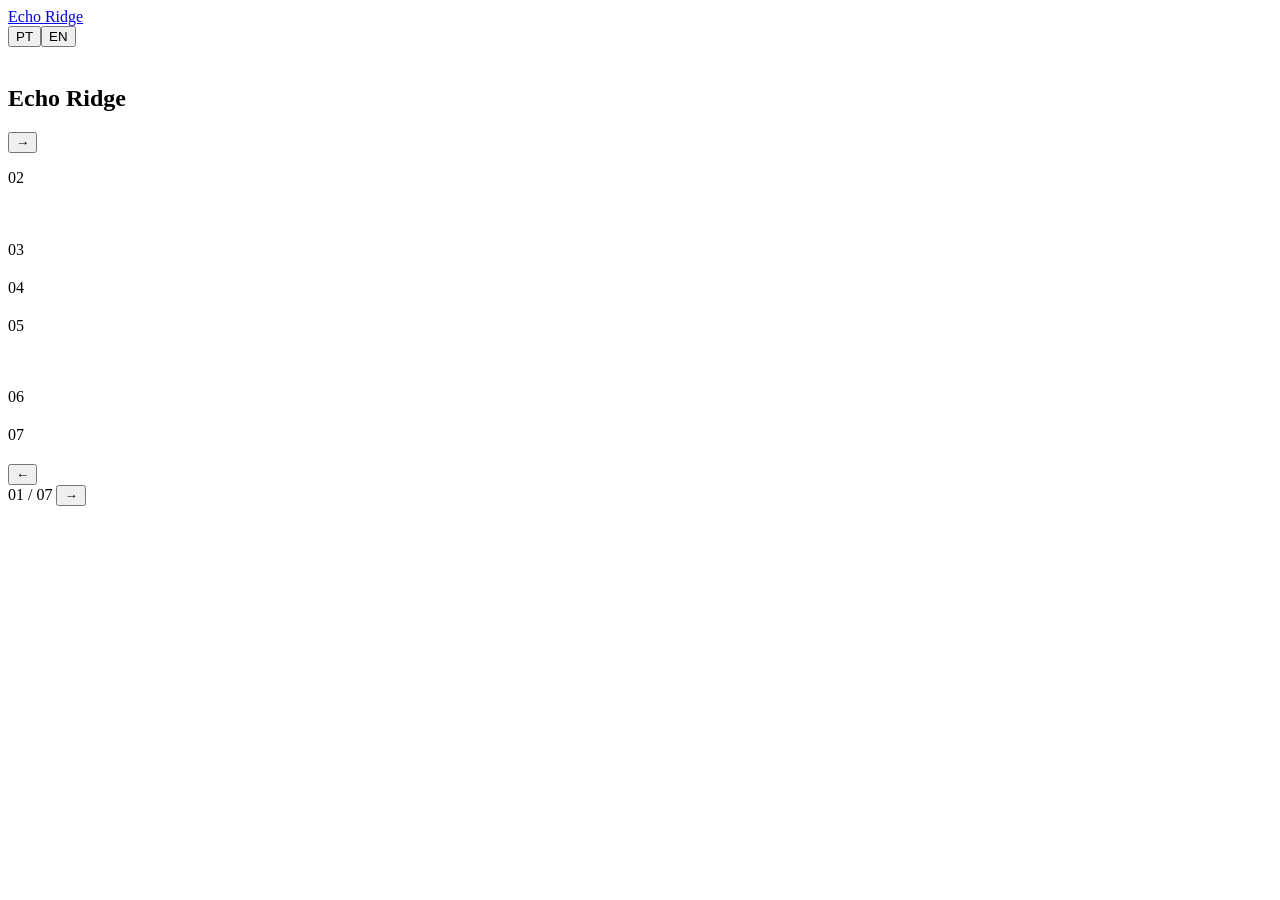
==== echo-ridge/index.html @ da057235 "Echo Ridge: raiz do site" ====
<!doctype html>
<html lang="pt-BR">
<head>
<meta charset="utf-8">
<meta name="viewport" content="width=device-width, initial-scale=1, viewport-fit=cover">
<title>Echo Ridge · Lowen Lake</title>
<meta name="description" content="Echo Ridge, as montanhas do norte de Lowen Lake: mapa interativo, curiosidades, cartões postais e fauna.">
<link rel="icon" href="img/marca/emblema.png">
<link rel="preconnect" href="https://fonts.googleapis.com">
<link rel="preconnect" href="https://fonts.gstatic.com" crossorigin>
<link href="https://fonts.googleapis.com/css2?family=Fraunces:ital,opsz,wght@0,9..144,400;0,9..144,600;0,9..144,800;1,9..144,400&family=Source+Sans+3:wght@400;600;700&family=Caveat:wght@500;700&display=swap" rel="stylesheet">
<link rel="stylesheet" href="css/estilo.css?v=3">
</head>
<body>

<header class="topo">
  <a class="marca" href="#inicio" data-ir="0">
    <img class="marca-logo" src="img/marca/emblema.png" alt="" onerror="this.style.display='none'">
    <span class="marca-nome">Echo Ridge</span>
  </a>
  <nav class="menu" id="menu" aria-label="Seções"></nav>
  <div class="idioma" role="group" aria-label="Idioma / Language">
    <button data-idioma="pt">PT</button><button data-idioma="en">EN</button>
  </div>
</header>

<main class="palco">
  <div class="trilho" id="trilho">

    <!-- 1 · INÍCIO -->
    <section class="painel p-inicio" id="inicio" data-nome="inicio">
      <div class="fundo"><img data-src="inicio.imagem" alt=""></div>
      <div class="inicio-conteudo">
        <p class="sobretitulo" data-t="marca.regiao"></p>
        <h1 class="eco-titulo" data-eco="Echo Ridge">Echo Ridge</h1>
        <p class="lema" data-t="marca.lema"></p>
        <p class="inicio-texto" data-t="inicio.texto"></p>
        <div class="fatos" id="fatos"></div>
        <button class="botao" data-ir="1"><span data-ui="explorar"></span> →</button>
      </div>
      <div class="dica-rolar"><span data-ui="dica"></span></div>
    </section>

    <!-- 2 · MAPA -->
    <section class="painel p-mapa" id="mapa" data-nome="mapa">
      <div class="painel-cabeca"><p class="numero">02</p><h2 data-ui="mapa"></h2><p class="painel-sub" data-ui="mapaSub"></p></div>
      <div class="mapa-area">
        <div class="mapa-moldura" id="mapaMoldura">
          <img class="mapa-img" data-src="mapa.imagem" alt="">
          <div class="mapa-pinos" id="mapaPinos"></div>
        </div>
        <aside class="mapa-cartao" id="mapaCartao" aria-live="polite"></aside>
      </div>
    </section>

    <!-- 3 · CURIOSIDADES -->
    <section class="painel p-curiosidades" id="curiosidades" data-nome="curiosidades">
      <div class="painel-cabeca"><p class="numero">03</p><h2 data-ui="curiosidades"></h2><p class="painel-sub" data-ui="curiosidadesSub"></p></div>
      <div class="faixa rola-x" id="faixaCuriosidades"></div>
    </section>

    <!-- 4 · POSTAIS -->
    <section class="painel p-postais" id="postais" data-nome="postais">
      <div class="painel-cabeca"><p class="numero">04</p><h2 data-ui="postais"></h2><p class="painel-sub" data-ui="postaisSub"></p></div>
      <div class="faixa rola-x" id="faixaPostais"></div>
    </section>

    <!-- 5 · FAUNA -->
    <section class="painel p-fauna" id="fauna" data-nome="fauna">
      <div class="painel-cabeca"><p class="numero">05</p><h2 data-ui="fauna"></h2><p class="painel-sub" data-ui="faunaSub"></p></div>
      <div class="fauna-area">
        <div class="abas" id="abasFauna" role="tablist"></div>
        <div class="fauna-lista">
          <p class="fauna-aviso" id="faunaAviso" hidden></p>
          <div class="faixa rola-x" id="faixaFauna"></div>
        </div>
      </div>
    </section>

    <!-- 6 · VISITE -->
    <section class="painel p-visite" id="visite" data-nome="visite">
      <div class="fundo escuro"><img data-src="visite.imagem" alt=""></div>
      <div class="painel-cabeca"><p class="numero">06</p><h2 data-ui="visite"></h2><p class="painel-sub" data-ui="visiteSub"></p></div>
      <div class="blocos" id="blocosVisite"></div>
    </section>

    <!-- 7 · CRÉDITOS -->
    <section class="painel p-creditos" id="creditos" data-nome="creditos">
      <div class="painel-cabeca"><p class="numero">07</p><h2 data-ui="creditos"></h2></div>
      <div class="creditos-area rola-y" id="creditosArea"></div>
    </section>

  </div>
</main>

<footer class="controles">
  <button class="seta" id="anterior" aria-label="Anterior">←</button>
  <div class="progresso"><div class="progresso-barra" id="barra"></div></div>
  <span class="contador" id="contador">01 / 07</span>
  <button class="seta" id="proximo" aria-label="Próximo">→</button>
</footer>

<div class="lightbox" id="lightbox" hidden>
  <button class="lightbox-fechar" aria-label="Fechar">×</button>
  <figure><img id="lightboxImg" alt=""><figcaption id="lightboxLegenda"></figcaption></figure>
</div>

<script src="js/dados.js?v=3"></script>
<script src="js/creditos-sons.js?v=3"></script>
<script src="js/app.js?v=3"></script>
</body>
</html>
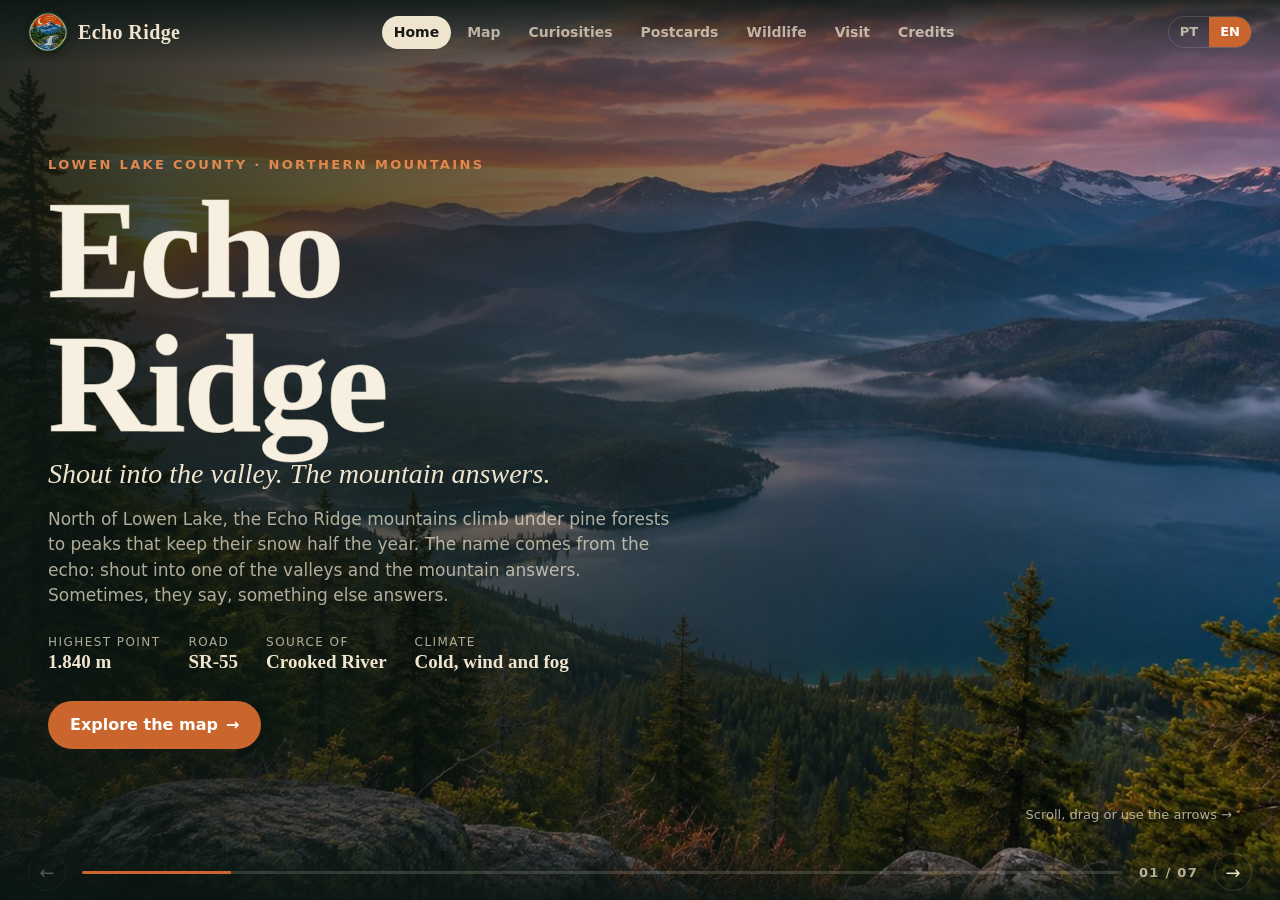
==== commit 57beea01: "Echo Ridge: zoom no mapa e foto do cartao" ====
--- a/echo-ridge/index.html
+++ b/echo-ridge/index.html
@@ -9,7 +9,7 @@
 <link rel="preconnect" href="https://fonts.googleapis.com">
 <link rel="preconnect" href="https://fonts.gstatic.com" crossorigin>
 <link href="https://fonts.googleapis.com/css2?family=Fraunces:ital,opsz,wght@0,9..144,400;0,9..144,600;0,9..144,800;1,9..144,400&family=Source+Sans+3:wght@400;600;700&family=Caveat:wght@500;700&display=swap" rel="stylesheet">
-<link rel="stylesheet" href="css/estilo.css?v=3">
+<link rel="stylesheet" href="css/estilo.css?v=4">
 </head>
 <body>
 
@@ -46,8 +46,16 @@
       <div class="painel-cabeca"><p class="numero">02</p><h2 data-ui="mapa"></h2><p class="painel-sub" data-ui="mapaSub"></p></div>
       <div class="mapa-area">
         <div class="mapa-moldura" id="mapaMoldura">
-          <img class="mapa-img" data-src="mapa.imagem" alt="">
-          <div class="mapa-pinos" id="mapaPinos"></div>
+          <div class="mapa-zoom" id="mapaZoom">
+            <img class="mapa-img" data-src="mapa.imagem" alt="" draggable="false">
+            <div class="mapa-pinos" id="mapaPinos"></div>
+          </div>
+          <div class="mapa-controles">
+            <button id="zoomMais" aria-label="Ampliar">+</button>
+            <button id="zoomMenos" aria-label="Reduzir">−</button>
+            <button id="zoomReset" aria-label="Ver mapa inteiro">⤢</button>
+          </div>
+          <p class="mapa-dica" data-ui="dicaZoom"></p>
         </div>
         <aside class="mapa-cartao" id="mapaCartao" aria-live="polite"></aside>
       </div>
@@ -105,8 +113,8 @@
   <figure><img id="lightboxImg" alt=""><figcaption id="lightboxLegenda"></figcaption></figure>
 </div>
 
-<script src="js/dados.js?v=3"></script>
-<script src="js/creditos-sons.js?v=3"></script>
-<script src="js/app.js?v=3"></script>
+<script src="js/dados.js?v=4"></script>
+<script src="js/creditos-sons.js?v=4"></script>
+<script src="js/app.js?v=4"></script>
 </body>
 </html>
--- a/echo-ridge/css/estilo.css
+++ b/echo-ridge/css/estilo.css
@@ -0,0 +1,363 @@
+/* ECHO RIDGE · estilo de guia de parque nacional */
+:root {
+  --pinho: #142a24;
+  --pinho-2: #1d3a31;
+  --pinho-3: #2b5245;
+  --creme: #efe5cf;
+  --papel: #f7f0e1;
+  --papel-2: #e9dcc0;
+  --ferrugem: #c9652d;
+  --ferrugem-2: #e08850;
+  --lago: #3d7491;
+  --tinta: #1a1915;
+  --nevoa: rgba(239, 229, 207, .72);
+  --linha: rgba(239, 229, 207, .16);
+  --topo-h: 64px;
+  --base-h: 56px;
+  --display: "Fraunces", Georgia, serif;
+  --corpo: "Source Sans 3", "Segoe UI", system-ui, sans-serif;
+  --mao: "Caveat", "Segoe Print", cursive;
+  --raio: 14px;
+  --sombra: 0 18px 40px rgba(0, 0, 0, .35);
+}
+
+* { box-sizing: border-box; margin: 0; padding: 0; }
+html, body { height: 100%; }
+body {
+  background: var(--pinho);
+  color: var(--creme);
+  font-family: var(--corpo);
+  font-size: 16px;
+  line-height: 1.5;
+  overflow: hidden;           /* sem rolagem da página: navegação é horizontal */
+  overscroll-behavior: none;
+  -webkit-font-smoothing: antialiased;
+}
+button { font: inherit; color: inherit; background: none; border: 0; cursor: pointer; }
+img { display: block; max-width: 100%; }
+:focus-visible { outline: 2px solid var(--ferrugem-2); outline-offset: 3px; }
+
+/* ---------- imagem que falta (fácil de ver o que trocar) ---------- */
+.sem-imagem {
+  background: repeating-linear-gradient(135deg, var(--pinho-2) 0 14px, var(--pinho-3) 14px 28px) !important;
+  position: relative;
+}
+.sem-imagem::after {
+  content: attr(data-arquivo);
+  position: absolute; inset: auto 8px 8px 8px;
+  font: 600 11px/1.3 var(--corpo); color: var(--creme);
+  background: rgba(0, 0, 0, .5); padding: 4px 6px; border-radius: 4px;
+  word-break: break-all;
+}
+.sem-imagem > img { opacity: 0; }
+
+/* ---------- topo ---------- */
+.topo {
+  position: fixed; inset: 0 0 auto 0; height: var(--topo-h); z-index: 20;
+  display: flex; align-items: center; gap: 24px; padding: 0 28px;
+  background: linear-gradient(to bottom, rgba(10, 22, 18, .85), rgba(10, 22, 18, 0));
+}
+.marca { display: flex; align-items: center; gap: 10px; text-decoration: none; color: var(--creme); flex-shrink: 0; }
+.marca-logo { width: 40px; height: 40px; object-fit: contain; filter: drop-shadow(0 2px 4px rgba(0,0,0,.4)); }
+.marca-nome { font: 800 20px var(--display); letter-spacing: .02em; }
+.menu { display: flex; gap: 4px; margin: 0 auto; overflow-x: auto; scrollbar-width: none; }
+.menu::-webkit-scrollbar { display: none; }
+.menu button {
+  padding: 6px 12px; border-radius: 999px; font-size: 14px; font-weight: 600;
+  color: var(--nevoa); white-space: nowrap; transition: background .2s, color .2s;
+}
+.menu button:hover { color: var(--creme); background: rgba(255, 255, 255, .08); }
+.menu button.ativo { color: var(--tinta); background: var(--creme); }
+.idioma { display: flex; border: 1px solid var(--linha); border-radius: 999px; overflow: hidden; flex-shrink: 0; }
+.idioma button { padding: 5px 11px; font-size: 13px; font-weight: 700; color: var(--nevoa); }
+.idioma button.ativo { background: var(--ferrugem); color: #fff; }
+
+/* ---------- trilho horizontal ---------- */
+.palco { position: fixed; inset: 0; overflow: hidden; overflow: clip; } /* clip: o navegador não pode rolar sozinho (âncoras, foco) */
+.trilho {
+  display: flex; height: 100%;
+  transition: transform .9s cubic-bezier(.77, 0, .18, 1);
+  will-change: transform;
+}
+.painel {
+  position: relative; flex: 0 0 100vw; width: 100vw; height: 100%;
+  padding: calc(var(--topo-h) + 12px) 48px calc(var(--base-h) + 16px);
+  display: flex; flex-direction: column; overflow: hidden;
+}
+.painel:nth-child(even) { background: var(--pinho-2); }
+.fundo { position: absolute; inset: 0; z-index: 0; }
+.fundo img { width: 100%; height: 100%; object-fit: cover; }
+.fundo::after { content: ""; position: absolute; inset: 0; background: linear-gradient(90deg, rgba(10, 22, 18, .88) 0%, rgba(10, 22, 18, .45) 55%, rgba(10, 22, 18, .1) 100%); }
+.fundo.escuro::after { background: rgba(10, 22, 18, .8); }
+.painel > *:not(.fundo) { position: relative; z-index: 1; }
+
+.painel-cabeca { display: flex; align-items: baseline; gap: 14px; flex-wrap: wrap; margin-bottom: 18px; }
+.numero { font: 600 14px var(--corpo); color: var(--ferrugem-2); letter-spacing: .1em; }
+.painel-cabeca h2 { font: 800 clamp(30px, 4vw, 48px)/1 var(--display); }
+.painel-sub { color: var(--nevoa); font-size: 15px; flex-basis: 100%; max-width: 70ch; }
+.rola-y { overflow-y: auto; scrollbar-width: thin; scrollbar-color: var(--pinho-3) transparent; }
+
+/* ---------- 1 · início ---------- */
+.p-inicio { justify-content: center; }
+.inicio-conteudo { max-width: 640px; }
+.sobretitulo { text-transform: uppercase; letter-spacing: .18em; font-size: 13px; font-weight: 700; color: var(--ferrugem-2); }
+.eco-titulo {
+  position: relative; font: 800 clamp(64px, 11vw, 150px)/.95 var(--display);
+  letter-spacing: -.02em; margin: 8px 0 6px; color: var(--papel);
+}
+.eco-titulo::before, .eco-titulo::after {
+  content: attr(data-eco); position: absolute; left: 0; top: 0; pointer-events: none;
+  color: transparent; -webkit-text-stroke: 1px rgba(239, 229, 207, .35);
+  animation: eco 4.5s ease-out infinite;
+}
+.eco-titulo::after { animation-delay: 1.5s; }
+@keyframes eco {
+  0% { transform: translate(0, 0) scale(1); opacity: .9; }
+  100% { transform: translate(22px, -6px) scale(1.05); opacity: 0; }
+}
+@media (prefers-reduced-motion: reduce) { .eco-titulo::before, .eco-titulo::after { animation: none; opacity: 0; } .trilho { transition: none; } }
+.lema { font: italic 400 clamp(20px, 2.2vw, 28px)/1.3 var(--display); color: var(--creme); margin-bottom: 14px; }
+.inicio-texto { color: var(--nevoa); font-size: 17px; max-width: 58ch; }
+.fatos { display: flex; flex-wrap: wrap; gap: 10px 28px; margin: 24px 0 28px; }
+.fato dt { font-size: 12px; text-transform: uppercase; letter-spacing: .12em; color: var(--nevoa); }
+.fato dd { font: 600 19px var(--display); }
+.botao {
+  display: inline-flex; align-items: center; gap: 8px; padding: 12px 22px; border-radius: 999px;
+  background: var(--ferrugem); color: #fff; font-weight: 700; transition: transform .2s, background .2s;
+}
+.botao:hover { background: var(--ferrugem-2); transform: translateX(4px); }
+.dica-rolar { position: absolute !important; right: 48px; bottom: calc(var(--base-h) + 20px); font-size: 13px; color: var(--nevoa); }
+
+/* ---------- 2 · mapa ---------- */
+.mapa-area { flex: 1; min-height: 0; display: flex; gap: 24px; align-items: stretch; }
+.mapa-moldura {
+  position: relative; flex: 1; min-width: 0; align-self: center;
+  aspect-ratio: 3 / 2; max-height: 100%; margin: 0 auto;
+  border-radius: var(--raio); overflow: hidden; box-shadow: var(--sombra);
+  border: 6px solid var(--papel-2);
+}
+.mapa-img { width: 100%; height: 100%; object-fit: cover; }
+.mapa-pinos { position: absolute; inset: 0; }
+.pino {
+  position: absolute; width: clamp(30px, 3.3vw, 48px); aspect-ratio: 1; transform: translate(-50%, -50%);
+  border-radius: 50%; transition: transform .2s; filter: drop-shadow(0 4px 6px rgba(0,0,0,.45));
+}
+.pino img { width: 100%; height: 100%; object-fit: contain; }
+.pino.sem-icone { background: var(--ferrugem); border: 3px solid var(--papel); }
+.pino:hover, .pino.ativo { transform: translate(-50%, -50%) scale(1.25); z-index: 2; }
+.pino.ativo::before {
+  content: ""; position: absolute; inset: -8px; border-radius: 50%; border: 2px solid var(--papel);
+  animation: pulso 1.6s ease-out infinite;
+}
+@keyframes pulso { from { transform: scale(.8); opacity: 1; } to { transform: scale(1.5); opacity: 0; } }
+.pino-rotulo {
+  position: absolute; left: 50%; top: 100%; transform: translate(-50%, 4px);
+  white-space: nowrap; font-size: 12px; font-weight: 700; color: var(--tinta);
+  background: var(--papel); padding: 2px 8px; border-radius: 999px; opacity: 0; pointer-events: none; transition: opacity .2s;
+}
+.pino:hover .pino-rotulo, .pino.ativo .pino-rotulo { opacity: 1; }
+.mapa-cartao {
+  width: 340px; flex-shrink: 0; align-self: center; max-height: 100%;
+  background: var(--papel); color: var(--tinta); border-radius: var(--raio); overflow: hidden;
+  box-shadow: var(--sombra); display: flex; flex-direction: column;
+}
+.mapa-cartao .foto { aspect-ratio: 3 / 2; flex-shrink: 1; min-height: 90px; overflow: hidden; }
+.mapa-cartao .foto img { width: 100%; height: 100%; object-fit: cover; }
+.mapa-cartao .corpo { padding: 16px 20px 20px; overflow-y: auto; }
+.mapa-cartao .tipo { font-size: 12px; text-transform: uppercase; letter-spacing: .12em; color: var(--ferrugem); font-weight: 700; }
+.mapa-cartao h3 { font: 800 24px/1.15 var(--display); margin: 4px 0 8px; }
+.mapa-cartao p { font-size: 15px; color: #3b382f; }
+.mapa-lista { list-style: none; padding: 16px 20px 20px; overflow-y: auto; }
+.mapa-lista h3 { font: 800 22px var(--display); margin-bottom: 4px; }
+.mapa-lista > p { font-size: 14px; color: #5a564a; margin-bottom: 10px; }
+.mapa-lista button { display: flex; align-items: center; gap: 10px; width: 100%; padding: 6px 4px; border-radius: 8px; text-align: left; color: var(--tinta); font-weight: 600; font-size: 14px; }
+.mapa-lista button:hover { background: var(--papel-2); }
+.mapa-lista img, .mapa-lista .bola { width: 26px; height: 26px; object-fit: contain; flex-shrink: 0; }
+.mapa-lista .bola { border-radius: 50%; background: var(--ferrugem); }
+.cartao-acoes { display: flex; gap: 8px; margin-top: 14px; }
+.cartao-acoes button { font-size: 13px; font-weight: 700; padding: 6px 12px; border-radius: 999px; border: 1px solid #cbbd9c; color: var(--tinta); }
+.cartao-acoes button:hover { background: var(--papel-2); }
+
+/* ---------- faixas horizontais (curiosidades, postais, fauna) ---------- */
+.faixa {
+  display: flex; gap: 22px; flex: 1; min-height: 0; align-items: center;
+  overflow-x: auto; overflow-y: hidden; scroll-snap-type: x proximity; scroll-behavior: smooth;
+  padding: 10px 4px 18px; margin: 0 -4px;
+  scrollbar-width: thin; scrollbar-color: var(--ferrugem) transparent;
+}
+.faixa::-webkit-scrollbar { height: 6px; }
+.faixa::-webkit-scrollbar-thumb { background: var(--ferrugem); border-radius: 3px; }
+.faixa > * { scroll-snap-align: start; flex-shrink: 0; }
+
+/* curiosidades */
+.curio {
+  width: clamp(260px, 24vw, 330px); max-height: 100%;
+  background: var(--papel); color: var(--tinta); border-radius: var(--raio); overflow: hidden;
+  display: flex; flex-direction: column; box-shadow: var(--sombra);
+  transition: transform .3s;
+}
+.curio:hover { transform: translateY(-6px) rotate(-.5deg); }
+.curio .foto { flex: 0 1 auto; aspect-ratio: 4 / 3; min-height: 80px; overflow: hidden; }
+.curio .foto img { width: 100%; height: 100%; object-fit: cover; }
+.curio .corpo { padding: 14px 18px 18px; flex: 0 1 auto; overflow: hidden; }
+.curio .num { font: 800 34px/1 var(--display); color: var(--ferrugem); }
+.curio h3 { font: 800 20px/1.2 var(--display); margin: 2px 0 6px; }
+.curio p { font-size: 14.5px; color: #3b382f; }
+
+/* postais (frente e verso) */
+.postal { width: max(300px, min(60vw, calc((100dvh - 230px) * 1.5))); aspect-ratio: 3 / 2; max-height: 100%; perspective: 1600px; cursor: pointer; }
+.postal-giro { position: relative; width: 100%; height: 100%; transition: transform .8s cubic-bezier(.4, .2, .2, 1); transform-style: preserve-3d; }
+.postal.virado .postal-giro { transform: rotateY(180deg); }
+.postal-face { position: absolute; inset: 0; backface-visibility: hidden; -webkit-backface-visibility: hidden; border-radius: 6px; box-shadow: var(--sombra); overflow: hidden; }
+.postal-frente { background: #fbf8f0; padding: 10px; }
+.postal-frente .foto { width: 100%; height: 100%; overflow: hidden; border-radius: 2px; position: relative; }
+.postal-frente .foto img { width: 100%; height: 100%; object-fit: cover; }
+.postal-frente .foto::after { content: ""; position: absolute; inset: 0; background: linear-gradient(to top, rgba(0,0,0,.55), transparent 50%); }
+.postal-titulo { position: absolute; left: 26px; bottom: 20px; z-index: 1; text-shadow: 0 2px 10px rgba(0,0,0,.6); }
+.postal-titulo small { display: block; font: 700 clamp(18px, 2vw, 28px)/1 var(--mao); color: #fff; }
+.postal-titulo strong { display: block; font: 800 clamp(26px, 3vw, 44px)/1 var(--display); color: #fff6dc; letter-spacing: .01em; }
+.postal-virar { position: absolute; right: 20px; top: 20px; z-index: 1; font-size: 12px; font-weight: 700; background: rgba(0,0,0,.5); color: #fff; padding: 4px 10px; border-radius: 999px; }
+.postal-verso {
+  transform: rotateY(180deg); color: #2a2620;
+  background: var(--papel) radial-gradient(circle at 80% 20%, rgba(0,0,0,.03), transparent 60%);
+  display: grid; grid-template-columns: 1.25fr 1fr; padding: 22px 24px;
+}
+.verso-msg { padding-right: 18px; border-right: 1.5px solid #c9b994; font: 600 clamp(17px, 1.6vw, 23px)/1.25 var(--mao); overflow: hidden; }
+.verso-msg .assin { display: block; margin-top: 10px; text-align: right; font-size: 1.15em; }
+.verso-dir { padding-left: 18px; display: flex; flex-direction: column; }
+.selo { align-self: flex-end; width: 74px; height: 92px; padding: 5px; background: #fff; position: relative;
+  -webkit-mask: radial-gradient(circle 4px at 4px 4px, transparent 98%, #000) -4px -4px / 11px 11px; mask: radial-gradient(circle 4px at 4px 4px, transparent 98%, #000) -4px -4px / 11px 11px; }
+.selo img { width: 100%; height: 100%; object-fit: cover; }
+.carimbo { position: absolute; right: 70px; top: 24px; width: 86px; height: 86px; border: 2px solid rgba(90, 40, 30, .55); border-radius: 50%;
+  display: grid; place-items: center; text-align: center; font: 700 9px/1.2 var(--corpo); letter-spacing: .08em; color: rgba(90, 40, 30, .7); transform: rotate(-14deg); }
+.carimbo::before { content: ""; position: absolute; inset: 6px; border: 1px solid rgba(90, 40, 30, .45); border-radius: 50%; }
+.endereco { margin-top: auto; font: 600 clamp(16px, 1.5vw, 21px)/1 var(--mao); }
+.endereco span { display: block; border-bottom: 1px solid #c9b994; padding: 8px 0 3px; }
+.verso-local { font: 700 10px var(--corpo); letter-spacing: .14em; text-transform: uppercase; color: #8a7b5c; margin-top: 8px; }
+
+/* ---------- 5 · fauna ---------- */
+.fauna-area { flex: 1; min-height: 0; display: flex; gap: 26px; }
+.abas { display: flex; flex-direction: column; gap: 6px; width: 210px; flex-shrink: 0; }
+.aba {
+  display: flex; justify-content: space-between; align-items: center; gap: 8px;
+  padding: 11px 16px; border-radius: 10px; text-align: left; font-weight: 700;
+  color: var(--nevoa); border: 1px solid var(--linha); transition: all .2s;
+}
+.aba small { font-weight: 600; font-size: 12px; opacity: .7; white-space: nowrap; flex-shrink: 0; }
+.aba:hover { color: var(--creme); border-color: var(--nevoa); }
+.aba.ativa { background: var(--creme); color: var(--tinta); border-color: var(--creme); }
+.aba[data-cat="lendas"].ativa { background: var(--ferrugem); color: #fff; border-color: var(--ferrugem); }
+.fauna-lista { flex: 1; min-width: 0; display: flex; flex-direction: column; }
+.fauna-aviso { font-size: 14px; color: var(--ferrugem-2); font-style: italic; margin-bottom: 4px; }
+.bicho {
+  width: clamp(250px, 22vw, 310px); max-height: 100%;
+  background: var(--papel); color: var(--tinta); border-radius: var(--raio); overflow: hidden;
+  display: flex; flex-direction: column; box-shadow: var(--sombra);
+  animation: entra .5s backwards;
+}
+@keyframes entra { from { opacity: 0; transform: translateX(30px); } }
+.bicho .foto { flex: 0 1 auto; aspect-ratio: 4 / 3; min-height: 80px; overflow: hidden; position: relative; cursor: zoom-in; }
+.bicho .foto img { width: 100%; height: 100%; object-fit: cover; transition: transform .5s; }
+.bicho .foto:hover img { transform: scale(1.05); }
+.bicho .corpo { padding: 12px 16px 16px; overflow: hidden; }
+.bicho h3 { font: 800 19px/1.15 var(--display); }
+.bicho .cient { font-style: italic; font-size: 13.5px; color: #6c6555; }
+.bicho p { font-size: 14px; color: #3b382f; margin-top: 6px; }
+.chips { display: flex; flex-wrap: wrap; gap: 5px; margin-top: 8px; }
+.chip { font-size: 11.5px; font-weight: 700; background: var(--papel-2); padding: 2px 8px; border-radius: 999px; color: #4c4638; }
+.lendas .bicho .foto::after { content: "REC ●"; position: absolute; left: 10px; top: 8px; font: 700 11px var(--corpo); color: #ff5a4a; letter-spacing: .1em; }
+
+/* player das aves */
+.som { display: flex; align-items: center; gap: 10px; margin-top: 10px; }
+.som-botao {
+  width: 40px; height: 40px; border-radius: 50%; background: var(--ferrugem); color: #fff;
+  display: grid; place-items: center; flex-shrink: 0; transition: background .2s, transform .2s;
+}
+.som-botao:hover { background: var(--ferrugem-2); transform: scale(1.06); }
+.som-botao svg { width: 16px; height: 16px; fill: currentColor; }
+.som-linha { flex: 1; height: 4px; background: var(--papel-2); border-radius: 2px; overflow: hidden; cursor: pointer; }
+.som-progresso { height: 100%; width: 0; background: var(--ferrugem); }
+.som-ondas { display: flex; gap: 2px; align-items: flex-end; height: 16px; }
+.som-ondas i { width: 3px; height: 4px; background: var(--ferrugem); border-radius: 1px; }
+.tocando .som-ondas i { animation: onda .8s ease-in-out infinite; }
+.tocando .som-ondas i:nth-child(2) { animation-delay: .15s; }
+.tocando .som-ondas i:nth-child(3) { animation-delay: .3s; }
+.tocando .som-ondas i:nth-child(4) { animation-delay: .45s; }
+@keyframes onda { 50% { height: 16px; } }
+.som-rotulo { font-size: 12px; font-weight: 700; color: #6c6555; }
+
+/* ---------- 6 · visite ---------- */
+.blocos { flex: 1; min-height: 0; display: grid; grid-template-columns: repeat(4, 1fr); gap: 20px; align-content: center; }
+.bloco { background: rgba(247, 240, 225, .08); border: 1px solid var(--linha); backdrop-filter: blur(6px); border-radius: var(--raio); padding: 22px; }
+.bloco h3 { font: 800 22px var(--display); color: var(--papel); margin-bottom: 10px; }
+.bloco ul { list-style: none; display: grid; gap: 8px; }
+.bloco li { padding-left: 18px; position: relative; color: var(--nevoa); font-size: 15px; }
+.bloco li::before { content: ""; position: absolute; left: 0; top: .6em; width: 7px; height: 7px; border-radius: 50%; background: var(--ferrugem); }
+
+/* ---------- 7 · créditos ---------- */
+.creditos-area { flex: 1; min-height: 0; display: grid; grid-template-columns: 1fr 1.3fr; gap: 40px; align-content: start; padding-right: 8px; }
+.creditos-area h3 { font: 800 22px var(--display); margin-bottom: 10px; }
+.creditos-area p { color: var(--nevoa); margin-bottom: 14px; max-width: 60ch; }
+.creditos-area a { color: var(--ferrugem-2); font-weight: 700; }
+.lista-sons { list-style: none; display: grid; gap: 8px; font-size: 14px; }
+.lista-sons li { padding: 10px 14px; border: 1px solid var(--linha); border-radius: 10px; color: var(--nevoa); }
+.lista-sons strong { color: var(--creme); }
+
+/* ---------- controles inferiores ---------- */
+.controles {
+  position: fixed; inset: auto 0 0 0; height: var(--base-h); z-index: 20;
+  display: flex; align-items: center; gap: 16px; padding: 0 28px;
+  background: linear-gradient(to top, rgba(10, 22, 18, .85), rgba(10, 22, 18, 0));
+}
+.seta { width: 38px; height: 38px; border-radius: 50%; border: 1px solid var(--linha); font-size: 18px; transition: background .2s; }
+.seta:hover:not(:disabled) { background: var(--creme); color: var(--tinta); }
+.seta:disabled { opacity: .3; cursor: default; }
+.progresso { flex: 1; height: 3px; background: var(--linha); border-radius: 2px; overflow: hidden; }
+.progresso-barra { height: 100%; background: var(--ferrugem); width: 0; transition: width .9s cubic-bezier(.77, 0, .18, 1); }
+.contador { font: 600 13px var(--corpo); letter-spacing: .1em; color: var(--nevoa); min-width: 56px; text-align: center; }
+
+/* ---------- lightbox ---------- */
+.lightbox { position: fixed; inset: 0; z-index: 50; background: rgba(5, 12, 10, .92); display: grid; place-items: center; padding: 30px; }
+.lightbox[hidden] { display: none; }
+.lightbox figure { max-width: 100%; max-height: 100%; display: flex; flex-direction: column; align-items: center; gap: 12px; }
+.lightbox img { max-width: 92vw; max-height: 80vh; object-fit: contain; border-radius: 8px; box-shadow: var(--sombra); }
+.lightbox figcaption { font: italic 18px var(--display); text-align: center; }
+.lightbox-fechar { position: absolute; top: 16px; right: 22px; font-size: 38px; line-height: 1; }
+
+/* ---------- telas menores ---------- */
+@media (max-width: 1100px) {
+  .blocos { grid-template-columns: repeat(2, 1fr); }
+  .mapa-cartao { width: 290px; }
+}
+@media (max-width: 820px) {
+  :root { --topo-h: 92px; --base-h: 52px; }
+  .topo { flex-wrap: wrap; height: auto; padding: 10px 16px 6px; gap: 6px 12px; }
+  .menu { order: 3; flex-basis: 100%; margin: 0; }
+  .idioma { margin-left: auto; }
+  .painel { padding-left: 16px; padding-right: 16px; }
+  .controles { padding: 0 16px; }
+  .painel-sub { display: none; }
+  .painel-cabeca { margin-bottom: 8px; }
+  .inicio-texto { font-size: 15px; }
+  .dica-rolar { display: none; }
+  .mapa-area { flex-direction: column; gap: 10px; }
+  .mapa-moldura { width: 100%; flex: 0 0 auto; align-self: stretch; border-width: 3px; }
+  .mapa-cartao { width: 100%; flex: 1 1 auto; min-height: 0; flex-direction: row; align-self: stretch; }
+  .mapa-cartao .foto { width: 38%; aspect-ratio: auto; flex-shrink: 0; }
+  .mapa-cartao h3 { font-size: 19px; }
+  .mapa-cartao p { font-size: 14px; }
+  .fauna-area { flex-direction: column; gap: 10px; }
+  .abas { flex-direction: row; width: auto; overflow-x: auto; scrollbar-width: none; }
+  .aba { white-space: nowrap; padding: 7px 12px; }
+  .aba small { display: none; }
+  .bicho, .curio { width: 78vw; }
+  .postal { width: 88vw; }
+  .postal-verso { grid-template-columns: 1fr; padding: 14px; }
+  .verso-dir { display: none; }
+  .verso-msg { border: 0; padding: 0; }
+  .blocos, .creditos-area { grid-template-columns: 1fr; overflow-y: auto; align-content: start; }
+}
+@media (max-height: 640px) and (min-width: 821px) {
+  .fatos { margin: 12px 0 16px; }
+  .inicio-texto { display: none; }
+}
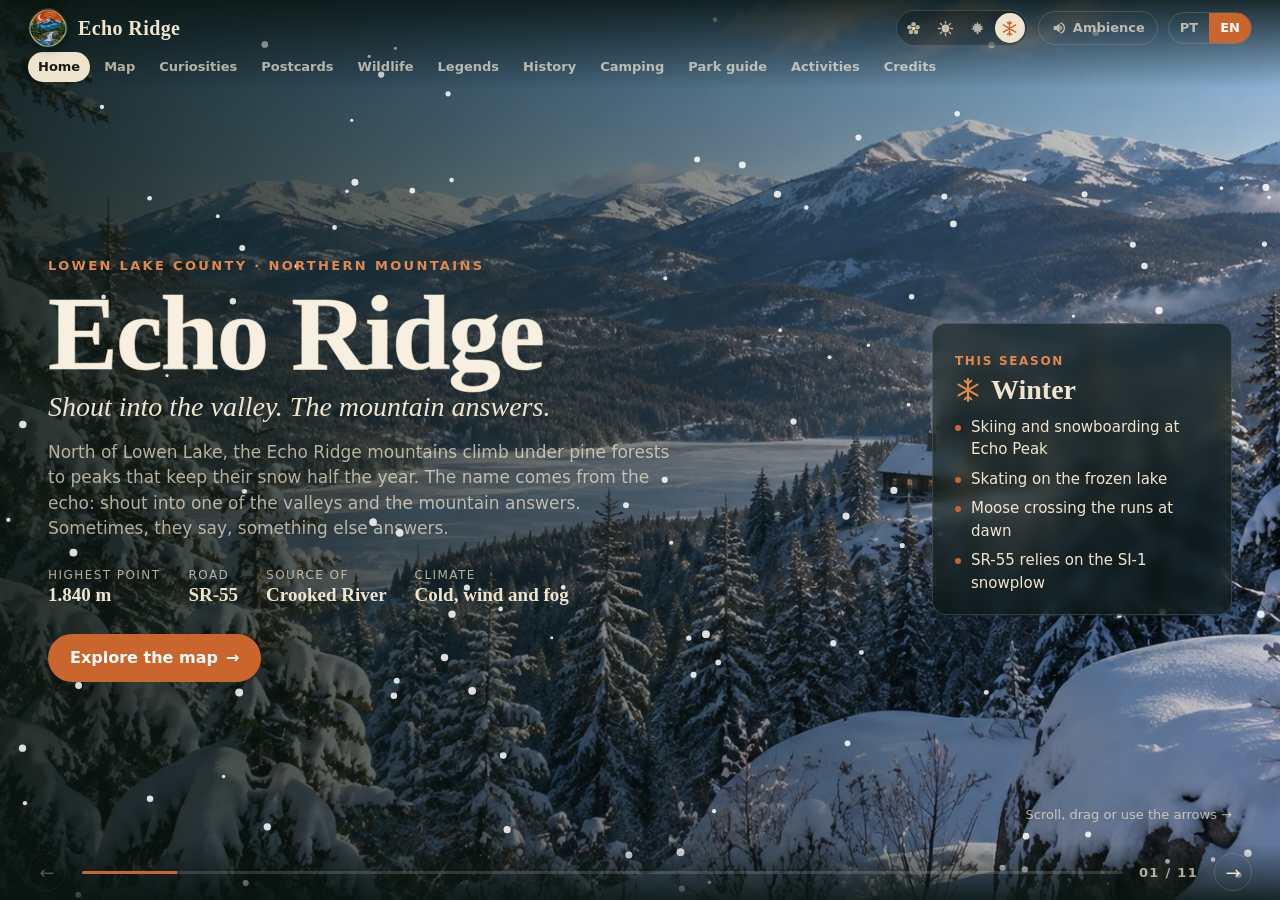
==== commit 6742746b: "Echo Ridge v2: novas secoes (estacoes, trilhas, lendas, historia, camping, guia, atividades)" ====
--- a/echo-ridge/index.html
+++ b/echo-ridge/index.html
@@ -4,12 +4,12 @@
 <meta charset="utf-8">
 <meta name="viewport" content="width=device-width, initial-scale=1, viewport-fit=cover">
 <title>Echo Ridge · Lowen Lake</title>
-<meta name="description" content="Echo Ridge, as montanhas do norte de Lowen Lake: mapa interativo, curiosidades, cartões postais e fauna.">
+<meta name="description" content="Echo Ridge, as montanhas do norte de Lowen Lake: mapa interativo com trilhas, estações, lendas, camping, guia do parque e fauna com sons reais.">
 <link rel="icon" href="img/marca/emblema.png">
 <link rel="preconnect" href="https://fonts.googleapis.com">
 <link rel="preconnect" href="https://fonts.gstatic.com" crossorigin>
 <link href="https://fonts.googleapis.com/css2?family=Fraunces:ital,opsz,wght@0,9..144,400;0,9..144,600;0,9..144,800;1,9..144,400&family=Source+Sans+3:wght@400;600;700&family=Caveat:wght@500;700&display=swap" rel="stylesheet">
-<link rel="stylesheet" href="css/estilo.css?v=4">
+<link rel="stylesheet" href="css/estilo.css?v=6">
 </head>
 <body>
 
@@ -19,37 +19,53 @@
     <span class="marca-nome">Echo Ridge</span>
   </a>
   <nav class="menu" id="menu" aria-label="Seções"></nav>
-  <div class="idioma" role="group" aria-label="Idioma / Language">
-    <button data-idioma="pt">PT</button><button data-idioma="en">EN</button>
+  <div class="topo-acoes">
+    <div class="estacoes" id="estacoes" role="group"></div>
+    <div class="ambiente">
+      <button class="ambiente-botao" id="ambienteBotao" aria-haspopup="true" aria-expanded="false">
+        <svg viewBox="0 0 24 24" aria-hidden="true"><path d="M4 9v6h4l5 4V5L8 9H4zm12.5 3a4.5 4.5 0 0 0-2.5-4v8a4.5 4.5 0 0 0 2.5-4zM14 3.2v2.1a7 7 0 0 1 0 13.4v2.1a9 9 0 0 0 0-17.6z"/></svg>
+        <span id="ambienteNome"></span>
+      </button>
+      <div class="ambiente-menu" id="ambienteMenu" hidden></div>
+    </div>
+    <div class="idioma" role="group" aria-label="Idioma / Language">
+      <button data-idioma="pt">PT</button><button data-idioma="en">EN</button>
+    </div>
   </div>
 </header>
 
 <main class="palco">
   <div class="trilho" id="trilho">
 
-    <!-- 1 · INÍCIO -->
+    <!-- INÍCIO -->
     <section class="painel p-inicio" id="inicio" data-nome="inicio">
-      <div class="fundo"><img data-src="inicio.imagem" alt=""></div>
-      <div class="inicio-conteudo">
-        <p class="sobretitulo" data-t="marca.regiao"></p>
-        <h1 class="eco-titulo" data-eco="Echo Ridge">Echo Ridge</h1>
-        <p class="lema" data-t="marca.lema"></p>
-        <p class="inicio-texto" data-t="inicio.texto"></p>
-        <div class="fatos" id="fatos"></div>
-        <button class="botao" data-ir="1"><span data-ui="explorar"></span> →</button>
+      <div class="fundo"><img id="heroImg" alt=""></div>
+      <canvas class="efeito" id="efeito" aria-hidden="true"></canvas>
+      <div class="inicio-grade">
+        <div class="inicio-conteudo">
+          <p class="sobretitulo" data-t="marca.regiao"></p>
+          <h1 class="eco-titulo" data-eco="Echo Ridge">Echo Ridge</h1>
+          <p class="lema" data-t="marca.lema"></p>
+          <p class="inicio-texto" data-t="inicio.texto"></p>
+          <div class="fatos" id="fatos"></div>
+          <button class="botao" data-ir="1"><span data-ui="explorar"></span> →</button>
+        </div>
+        <aside class="estacao-cartao" id="estacaoCartao"></aside>
       </div>
       <div class="dica-rolar"><span data-ui="dica"></span></div>
     </section>
 
-    <!-- 2 · MAPA -->
+    <!-- MAPA -->
     <section class="painel p-mapa" id="mapa" data-nome="mapa">
-      <div class="painel-cabeca"><p class="numero">02</p><h2 data-ui="mapa"></h2><p class="painel-sub" data-ui="mapaSub"></p></div>
+      <div class="painel-cabeca"><p class="numero"></p><h2 data-ui="mapa"></h2><p class="painel-sub" data-ui="mapaSub"></p></div>
       <div class="mapa-area">
         <div class="mapa-moldura" id="mapaMoldura">
           <div class="mapa-zoom" id="mapaZoom">
-            <img class="mapa-img" data-src="mapa.imagem" alt="" draggable="false">
+            <img class="mapa-img" id="mapaImg" alt="" draggable="false">
+            <svg class="mapa-trilhas" id="mapaTrilhas" viewBox="0 0 100 100" preserveAspectRatio="none"></svg>
             <div class="mapa-pinos" id="mapaPinos"></div>
           </div>
+          <div class="mapa-camadas" id="mapaCamadas" role="group"></div>
           <div class="mapa-controles">
             <button id="zoomMais" aria-label="Ampliar">+</button>
             <button id="zoomMenos" aria-label="Reduzir">−</button>
@@ -61,40 +77,90 @@
       </div>
     </section>
 
-    <!-- 3 · CURIOSIDADES -->
+    <!-- CURIOSIDADES -->
     <section class="painel p-curiosidades" id="curiosidades" data-nome="curiosidades">
-      <div class="painel-cabeca"><p class="numero">03</p><h2 data-ui="curiosidades"></h2><p class="painel-sub" data-ui="curiosidadesSub"></p></div>
+      <div class="painel-cabeca"><p class="numero"></p><h2 data-ui="curiosidades"></h2><p class="painel-sub" data-ui="curiosidadesSub"></p></div>
       <div class="faixa rola-x" id="faixaCuriosidades"></div>
     </section>
 
-    <!-- 4 · POSTAIS -->
+    <!-- POSTAIS -->
     <section class="painel p-postais" id="postais" data-nome="postais">
-      <div class="painel-cabeca"><p class="numero">04</p><h2 data-ui="postais"></h2><p class="painel-sub" data-ui="postaisSub"></p></div>
+      <div class="painel-cabeca"><p class="numero"></p><h2 data-ui="postais"></h2><p class="painel-sub" data-ui="postaisSub"></p>
+        <button class="botao botao-pequeno" id="abrirCriador">✎ <span data-ui="crieSeu"></span></button></div>
       <div class="faixa rola-x" id="faixaPostais"></div>
     </section>
 
-    <!-- 5 · FAUNA -->
+    <!-- FAUNA -->
     <section class="painel p-fauna" id="fauna" data-nome="fauna">
-      <div class="painel-cabeca"><p class="numero">05</p><h2 data-ui="fauna"></h2><p class="painel-sub" data-ui="faunaSub"></p></div>
+      <div class="painel-cabeca"><p class="numero"></p><h2 data-ui="fauna"></h2><p class="painel-sub" data-ui="faunaSub"></p></div>
       <div class="fauna-area">
         <div class="abas" id="abasFauna" role="tablist"></div>
         <div class="fauna-lista">
-          <p class="fauna-aviso" id="faunaAviso" hidden></p>
           <div class="faixa rola-x" id="faixaFauna"></div>
         </div>
       </div>
     </section>
 
-    <!-- 6 · VISITE -->
-    <section class="painel p-visite" id="visite" data-nome="visite">
-      <div class="fundo escuro"><img data-src="visite.imagem" alt=""></div>
-      <div class="painel-cabeca"><p class="numero">06</p><h2 data-ui="visite"></h2><p class="painel-sub" data-ui="visiteSub"></p></div>
-      <div class="blocos" id="blocosVisite"></div>
-    </section>
-
-    <!-- 7 · CRÉDITOS -->
+    <!-- LENDAS E AVISTAMENTOS -->
+    <section class="painel p-lendas" id="lendas" data-nome="lendas">
+      <div class="painel-cabeca"><p class="numero"></p><h2 data-ui="lendas"></h2><p class="painel-sub" data-t="lendas.intro"></p></div>
+      <div class="lendas-area">
+        <div class="lendas-esq">
+          <div class="filtros" id="filtrosLendas"></div>
+          <div class="lendas-mapa">
+            <img id="lendasMapaImg" alt="" draggable="false">
+            <div id="lendasPontos"></div>
+          </div>
+          <div class="linha-anos">
+            <input type="range" id="anoLendas" min="1880" max="2026" step="1" value="2026" aria-label="Ano">
+            <span id="anoLendasRotulo"></span>
+          </div>
+        </div>
+        <div class="lendas-dir">
+          <article class="criatura" id="criaturaCartao"></article>
+          <div class="avistamentos rola-y" id="listaAvistamentos"></div>
+        </div>
+        <aside class="caderno" id="cadernoDale"></aside>
+      </div>
+      <a class="segredo" id="segredoLendas" target="_blank" rel="noopener">
+        <svg viewBox="0 0 40 40" aria-hidden="true"><circle cx="20" cy="20" r="18" fill="none" stroke="currentColor" stroke-width="2"/><path d="M20 6 L33 30 H7 Z" fill="none" stroke="currentColor" stroke-width="2"/><circle cx="20" cy="22" r="3.5" fill="currentColor"/></svg>
+      </a>
+    </section>
+
+    <!-- HISTÓRIA -->
+    <section class="painel p-historia" id="historia" data-nome="historia">
+      <div class="painel-cabeca"><p class="numero"></p><h2 data-ui="historia"></h2><p class="painel-sub" data-ui="historiaSub"></p></div>
+      <div class="faixa rola-x linha-tempo" id="faixaHistoria"></div>
+    </section>
+
+    <!-- CAMPING -->
+    <section class="painel p-camping" id="camping" data-nome="camping">
+      <div class="painel-cabeca"><p class="numero"></p><h2 data-ui="camping"></h2><p class="painel-sub" data-t="camping.intro"></p></div>
+      <div class="camping-area">
+        <div class="faixa rola-x" id="faixaCamping"></div>
+        <aside class="camping-lado rola-y" id="campingLado"></aside>
+      </div>
+    </section>
+
+    <!-- GUIA DO PARQUE -->
+    <section class="painel p-guia" id="guia" data-nome="guia">
+      <div class="painel-cabeca"><p class="numero"></p><h2 data-ui="guia"></h2><p class="painel-sub" data-t="guia.intro"></p></div>
+      <div class="guia-abas" id="guiaAbas" role="tablist"></div>
+      <div class="guia-conteudo" id="guiaConteudo"></div>
+    </section>
+
+    <!-- ATIVIDADES -->
+    <section class="painel p-atividades" id="atividades" data-nome="atividades">
+      <div class="painel-cabeca"><p class="numero"></p><h2 data-ui="atividades"></h2><p class="painel-sub" data-ui="atividadesSub"></p></div>
+      <div class="jogos">
+        <article class="jogo" id="jogoPegadas"></article>
+        <article class="jogo" id="jogoSons"></article>
+      </div>
+    </section>
+
+    <!-- CRÉDITOS -->
     <section class="painel p-creditos" id="creditos" data-nome="creditos">
-      <div class="painel-cabeca"><p class="numero">07</p><h2 data-ui="creditos"></h2></div>
+      <div class="painel-cabeca"><p class="numero"></p><h2 data-ui="creditos"></h2></div>
       <div class="creditos-area rola-y" id="creditosArea"></div>
     </section>
 
@@ -104,7 +170,7 @@
 <footer class="controles">
   <button class="seta" id="anterior" aria-label="Anterior">←</button>
   <div class="progresso"><div class="progresso-barra" id="barra"></div></div>
-  <span class="contador" id="contador">01 / 07</span>
+  <span class="contador" id="contador"></span>
   <button class="seta" id="proximo" aria-label="Próximo">→</button>
 </footer>
 
@@ -113,8 +179,28 @@
   <figure><img id="lightboxImg" alt=""><figcaption id="lightboxLegenda"></figcaption></figure>
 </div>
 
-<script src="js/dados.js?v=4"></script>
-<script src="js/creditos-sons.js?v=4"></script>
-<script src="js/app.js?v=4"></script>
+<!-- criador de postal -->
+<div class="modal" id="criador" hidden>
+  <div class="modal-caixa" role="dialog" aria-modal="true" aria-labelledby="criadorTitulo">
+    <button class="modal-fechar" id="fecharCriador" aria-label="Fechar">×</button>
+    <h2 id="criadorTitulo" data-ui="crieSeu"></h2>
+    <div class="criador-grade">
+      <canvas id="postalCanvas" width="1500" height="1000"></canvas>
+      <div class="criador-campos">
+        <p class="rotulo" data-ui="escolhaFoto"></p>
+        <div class="criador-fotos" id="criadorFotos"></div>
+        <label><span data-ui="tituloPostal"></span><input id="cTitulo" maxlength="28"></label>
+        <label><span data-ui="mensagem"></span><textarea id="cMensagem" rows="4" maxlength="220"></textarea></label>
+        <label><span data-ui="assinatura"></span><input id="cAssinatura" maxlength="30"></label>
+        <label class="linha"><input type="checkbox" id="cVerso" checked> <span data-ui="incluirVerso"></span></label>
+        <button class="botao" id="baixarPostal">↓ <span data-ui="baixar"></span></button>
+      </div>
+    </div>
+  </div>
+</div>
+
+<script src="js/dados.js?v=6"></script>
+<script src="js/creditos-sons.js?v=6"></script>
+<script src="js/app.js?v=6"></script>
 </body>
 </html>
--- a/echo-ridge/css/estilo.css
+++ b/echo-ridge/css/estilo.css
@@ -102,7 +102,7 @@
 .inicio-conteudo { max-width: 640px; }
 .sobretitulo { text-transform: uppercase; letter-spacing: .18em; font-size: 13px; font-weight: 700; color: var(--ferrugem-2); }
 .eco-titulo {
-  position: relative; font: 800 clamp(64px, 11vw, 150px)/.95 var(--display);
+  position: relative; font: 800 clamp(54px, 8.2vw, 128px)/.95 var(--display); white-space: nowrap;
   letter-spacing: -.02em; margin: 8px 0 6px; color: var(--papel);
 }
 .eco-titulo::before, .eco-titulo::after {
@@ -136,15 +136,31 @@
   border-radius: var(--raio); overflow: hidden; box-shadow: var(--sombra);
   border: 6px solid var(--papel-2);
 }
-.mapa-img { width: 100%; height: 100%; object-fit: cover; }
+.mapa-zoom { position: absolute; inset: 0; transform-origin: 0 0; --z: 1; transition: transform .25s ease-out; }
+.mapa-zoom.arrastando { transition: none; }
+.mapa-moldura.ampliado { cursor: grab; touch-action: none; }
+.mapa-moldura.ampliado:active { cursor: grabbing; }
+.mapa-img { width: 100%; height: 100%; object-fit: cover; user-select: none; -webkit-user-drag: none; }
 .mapa-pinos { position: absolute; inset: 0; }
+/* ícones mantêm o tamanho na tela mesmo com o mapa ampliado (escala 1/zoom) */
 .pino {
-  position: absolute; width: clamp(30px, 3.3vw, 48px); aspect-ratio: 1; transform: translate(-50%, -50%);
+  position: absolute; width: clamp(34px, 3.6vw, 52px); aspect-ratio: 1;
+  transform: translate(-50%, -50%) scale(calc(var(--s, 1) / var(--z)));
   border-radius: 50%; transition: transform .2s; filter: drop-shadow(0 4px 6px rgba(0,0,0,.45));
 }
+.mapa-controles { position: absolute; right: 12px; top: 12px; z-index: 3; display: flex; flex-direction: column; gap: 6px; }
+.mapa-controles button {
+  width: 38px; height: 38px; border-radius: 10px; background: rgba(247, 240, 225, .94); color: var(--tinta);
+  font: 700 20px/1 var(--corpo); box-shadow: 0 3px 8px rgba(0,0,0,.35); transition: background .2s;
+}
+.mapa-controles button:hover { background: #fff; }
+.mapa-controles button:disabled { opacity: .45; cursor: default; }
+.mapa-dica { position: absolute; left: 12px; bottom: 10px; z-index: 3; font-size: 12px; font-weight: 600; color: var(--tinta);
+  background: rgba(247, 240, 225, .88); padding: 3px 10px; border-radius: 999px; pointer-events: none; }
 .pino img { width: 100%; height: 100%; object-fit: contain; }
 .pino.sem-icone { background: var(--ferrugem); border: 3px solid var(--papel); }
-.pino:hover, .pino.ativo { transform: translate(-50%, -50%) scale(1.25); z-index: 2; }
+.pino:hover { --s: 1.6; z-index: 2; }
+.pino.ativo { --s: 1.75; z-index: 3; }
 .pino.ativo::before {
   content: ""; position: absolute; inset: -8px; border-radius: 50%; border: 2px solid var(--papel);
   animation: pulso 1.6s ease-out infinite;
@@ -152,7 +168,7 @@
 @keyframes pulso { from { transform: scale(.8); opacity: 1; } to { transform: scale(1.5); opacity: 0; } }
 .pino-rotulo {
   position: absolute; left: 50%; top: 100%; transform: translate(-50%, 4px);
-  white-space: nowrap; font-size: 12px; font-weight: 700; color: var(--tinta);
+  white-space: nowrap; font-size: calc(12px / var(--s, 1)); font-weight: 700; /* rótulo não cresce junto com o ícone */ color: var(--tinta);
   background: var(--papel); padding: 2px 8px; border-radius: 999px; opacity: 0; pointer-events: none; transition: opacity .2s;
 }
 .pino:hover .pino-rotulo, .pino.ativo .pino-rotulo { opacity: 1; }
@@ -361,3 +377,269 @@
   .fatos { margin: 12px 0 16px; }
   .inicio-texto { display: none; }
 }
+
+/* =====================================================================
+   EXPANSÃO: estações, ambiente, trilhas, lendas, história, camping, guia, atividades, criador de postal
+   ===================================================================== */
+.menu button { font-size: 13px; padding: 5px 10px; }
+.topo-acoes { display: flex; align-items: center; gap: 10px; flex-shrink: 0; }
+.estacoes { display: flex; gap: 2px; background: rgba(0, 0, 0, .25); border: 1px solid var(--linha); border-radius: 999px; padding: 2px; }
+.estacoes button { width: 30px; height: 30px; border-radius: 50%; display: grid; place-items: center; color: var(--nevoa); transition: background .2s, color .2s; }
+.estacoes button svg { width: 17px; height: 17px; }
+.estacoes button:hover { color: var(--creme); }
+.estacoes button.ativa { background: var(--creme); color: var(--ferrugem); }
+.ambiente { position: relative; }
+.ambiente-botao { display: flex; align-items: center; gap: 6px; height: 34px; padding: 0 12px; border-radius: 999px; border: 1px solid var(--linha); font-size: 13px; font-weight: 700; color: var(--nevoa); }
+.ambiente-botao svg { width: 16px; height: 16px; fill: currentColor; }
+.ambiente-botao.ativo { color: #fff; background: var(--lago); border-color: var(--lago); }
+.ambiente-menu { position: absolute; right: 0; top: calc(100% + 6px); min-width: 180px; background: var(--papel); color: var(--tinta); border-radius: 12px; box-shadow: var(--sombra); padding: 6px; display: grid; z-index: 40; }
+.ambiente-menu[hidden] { display: none; }
+.ambiente-menu button { text-align: left; padding: 8px 12px; border-radius: 8px; font-weight: 600; font-size: 14px; color: var(--tinta); }
+.ambiente-menu button:hover { background: var(--papel-2); }
+.ambiente-menu button.ativo { background: var(--ferrugem); color: #fff; }
+@media (max-width: 1320px) {
+  :root { --topo-h: 98px; }
+  .topo { flex-wrap: wrap; height: auto; padding-top: 8px; padding-bottom: 6px; row-gap: 4px; }
+  .menu { order: 3; flex-basis: 100%; margin: 0; }
+  .topo-acoes { margin-left: auto; }
+}
+
+/* início: estação + efeito */
+.painel > canvas.efeito { position: absolute !important; inset: 0; z-index: 1 !important; pointer-events: none; width: 100%; height: 100%; }
+.p-inicio > .inicio-grade { z-index: 2; }
+.inicio-grade { display: grid; grid-template-columns: minmax(0, 1fr) 300px; gap: 40px; align-items: center; }
+.estacao-cartao { background: rgba(10, 22, 18, .55); backdrop-filter: blur(8px); border: 1px solid var(--linha); border-radius: var(--raio); padding: 20px 22px; }
+.estacao-cartao .rotulo { font-size: 12px; text-transform: uppercase; letter-spacing: .14em; color: var(--ferrugem-2); font-weight: 700; }
+.estacao-cartao h3 { display: flex; align-items: center; gap: 10px; font: 800 28px var(--display); margin: 4px 0 10px; }
+.estacao-icone svg { width: 26px; height: 26px; color: var(--ferrugem-2); display: block; }
+.estacao-cartao ul { list-style: none; display: grid; gap: 7px; }
+.estacao-cartao li { padding-left: 16px; position: relative; color: var(--creme); font-size: 15px; }
+.estacao-cartao li::before { content: ""; position: absolute; left: 0; top: .6em; width: 6px; height: 6px; border-radius: 50%; background: var(--ferrugem); }
+
+/* mapa: camadas e trilhas */
+.mapa-camadas { position: absolute; left: 12px; top: 12px; z-index: 3; display: flex; gap: 6px; }
+.mapa-camadas button { display: flex; align-items: center; gap: 7px; padding: 6px 12px; border-radius: 999px; background: rgba(247, 240, 225, .94); color: var(--tinta); font-size: 13px; font-weight: 700; box-shadow: 0 3px 8px rgba(0,0,0,.3); }
+.mapa-camadas .caixinha { width: 14px; height: 14px; border-radius: 4px; border: 2px solid var(--tinta); }
+.mapa-camadas button.ativo .caixinha { background: var(--ferrugem); border-color: var(--ferrugem); box-shadow: inset 0 0 0 2px #fff; }
+.mapa-trilhas { position: absolute; inset: 0; width: 100%; height: 100%; pointer-events: none; overflow: visible; }
+.mapa-trilhas polyline { fill: none; stroke-linecap: round; stroke-linejoin: round; vector-effect: non-scaling-stroke; }
+.trilha-sombra { stroke: rgba(255, 255, 255, .85); stroke-width: 7; }
+.trilha-linha { stroke: var(--cor); stroke-width: 4; stroke-dasharray: 10 6; transition: stroke-width .2s; }
+.trilha-toque { stroke: transparent; stroke-width: 22; pointer-events: stroke; cursor: pointer; }
+.trilha:hover .trilha-linha, .trilha.ativa .trilha-linha { stroke-width: 6; stroke-dasharray: none; }
+.trilha.ativa .trilha-sombra { stroke-width: 10; }
+.trilha.apagada { opacity: .35; }
+.mapa-lista h4 { font: 800 17px var(--display); margin: 14px 0 4px; }
+.mapa-lista .traco { width: 26px; height: 6px; border-radius: 3px; flex-shrink: 0; }
+.mapa-lista small { margin-left: auto; color: #8a8270; font-weight: 600; }
+.trilha-info { border-top: 6px solid var(--cor); }
+.trilha-dados { display: grid; grid-template-columns: 1fr 1fr; gap: 6px 14px; margin: 6px 0 10px; }
+.trilha-dados dt { font-size: 11px; text-transform: uppercase; letter-spacing: .1em; color: #8a8270; }
+.trilha-dados dd { font: 700 17px var(--display); }
+.rotulo { font-size: 11px; text-transform: uppercase; letter-spacing: .12em; color: #8a8270; font-weight: 700; margin-top: 8px; }
+.perfil { width: 100%; height: auto; display: block; margin: 2px 0 8px; }
+.perfil text { font: 600 10px var(--corpo); fill: #8a8270; }
+.lista-pontos { list-style: none; display: grid; gap: 6px; }
+.lista-pontos li { padding-left: 16px; position: relative; font-size: 14.5px; }
+.lista-pontos li::before { content: ""; position: absolute; left: 0; top: .6em; width: 6px; height: 6px; border-radius: 50%; background: var(--ferrugem); }
+
+.botao-pequeno { padding: 7px 14px; font-size: 14px; }
+.painel-cabeca .botao-pequeno { margin-left: auto; }
+
+/* lendas */
+.lendas-area { flex: 1; min-height: 0; display: grid; grid-template-columns: minmax(0, 1.25fr) minmax(0, 1fr) 210px; gap: 20px; }
+.lendas-esq { display: flex; flex-direction: column; gap: 8px; min-height: 0; }
+.filtros { display: flex; flex-wrap: wrap; gap: 5px; }
+.filtros button { display: flex; align-items: center; gap: 6px; padding: 4px 10px; border-radius: 999px; border: 1px solid var(--linha); font-size: 12.5px; font-weight: 700; color: var(--nevoa); }
+.filtros button i, .criatura h3 i, .avist i { display: inline-block; width: 10px; height: 10px; border-radius: 50%; border: 1px solid rgba(0,0,0,.4); flex-shrink: 0; }
+.filtros button.ativo { background: var(--creme); color: var(--tinta); border-color: var(--creme); }
+.lendas-mapa { position: relative; flex: 1 1 auto; min-height: 0; aspect-ratio: 3 / 2; max-width: 100%; align-self: center; border-radius: var(--raio); overflow: hidden; border: 5px solid var(--papel-2); box-shadow: var(--sombra); }
+.lendas-mapa img { width: 100%; height: 100%; object-fit: cover; filter: saturate(.55) brightness(.75); }
+#lendasPontos { position: absolute; inset: 0; }
+.avist-ponto { position: absolute; width: 16px; height: 16px; border-radius: 50%; transform: translate(-50%, -50%); background: var(--cor); border: 2px solid #111; box-shadow: 0 0 0 3px rgba(255,255,255,.25), 0 0 14px var(--cor); transition: transform .2s; }
+.avist-ponto:hover { transform: translate(-50%, -50%) scale(1.4); }
+.avist-ponto.ativo { transform: translate(-50%, -50%) scale(1.6); }
+.avist-ponto.ativo::after { content: ""; position: absolute; inset: -8px; border-radius: 50%; border: 2px solid var(--cor); animation: pulso 1.4s ease-out infinite; }
+.linha-anos { display: flex; align-items: center; gap: 12px; font-size: 13px; font-weight: 700; color: var(--nevoa); }
+.linha-anos input { flex: 1; accent-color: var(--ferrugem); }
+.lendas-dir { display: flex; flex-direction: column; gap: 10px; min-height: 0; }
+.criatura { display: flex; background: var(--papel); color: var(--tinta); border-radius: var(--raio); overflow: hidden; box-shadow: var(--sombra); flex-shrink: 0; max-height: 52%; }
+.criatura .foto { width: 40%; flex-shrink: 0; cursor: zoom-in; min-height: 150px; }
+.criatura .foto img { width: 100%; height: 100%; object-fit: cover; }
+.criatura .corpo { padding: 12px 16px; overflow-y: auto; }
+.criatura h3 { display: flex; align-items: center; gap: 8px; font: 800 20px var(--display); }
+.criatura p { font-size: 14px; color: #3b382f; margin-top: 6px; }
+.criatura .conselho { background: var(--papel-2); padding: 6px 10px; border-radius: 8px; }
+.avistamentos { flex: 1; min-height: 0; display: grid; align-content: start; gap: 6px; padding-right: 4px; }
+.avist { display: flex; gap: 12px; text-align: left; padding: 9px 12px; border-radius: 10px; border: 1px solid var(--linha); color: var(--nevoa); font-size: 13.5px; transition: background .2s; }
+.avist:hover, .avist.ativo { background: rgba(247, 240, 225, .1); border-color: var(--nevoa); }
+.avist .ano { font: 800 20px var(--display); color: var(--ferrugem-2); min-width: 52px; }
+.avist strong { display: flex; align-items: center; gap: 6px; color: var(--creme); font-size: 14px; margin-bottom: 2px; }
+.avist small { display: block; margin-top: 3px; opacity: .75; }
+.vazio { color: var(--nevoa); font-style: italic; }
+.caderno { background: #f3ecd2 repeating-linear-gradient(transparent 0 27px, #c9d6e0 27px 28px); color: #2f3a55; border-radius: 4px; padding: 16px 16px 20px 30px; box-shadow: var(--sombra); transform: rotate(1.2deg); align-self: start; position: relative; border-left: 3px solid #e3a3a3; }
+.caderno h3 { font: 700 24px/1.1 var(--mao); margin-bottom: 8px; color: #8a2a1e; }
+.caderno ul { list-style: none; font: 600 20px/28px var(--mao); }
+.caderno li::before { content: "– "; }
+.segredo { position: absolute !important; right: 26px; bottom: calc(var(--base-h) + 12px); width: 34px; height: 34px; color: rgba(239, 229, 207, .22); transition: color .3s, transform .3s; z-index: 2; }
+.segredo:hover { color: #7fd6ff; transform: rotate(12deg) scale(1.15); }
+.segredo svg { width: 100%; height: 100%; }
+
+/* história */
+.marco { width: clamp(250px, 21vw, 300px); max-height: 100%; display: flex; flex-direction: column; background: var(--papel); color: var(--tinta); border-radius: var(--raio); overflow: hidden; box-shadow: var(--sombra); position: relative; }
+.marco-ano { font: 800 30px/1 var(--display); color: var(--papel); background: var(--ferrugem); padding: 10px 16px; }
+.marco .foto { aspect-ratio: 4 / 3; flex: 0 1 auto; min-height: 80px; overflow: hidden; cursor: zoom-in; }
+.marco .foto img { width: 100%; height: 100%; object-fit: cover; }
+.marco .corpo { padding: 12px 16px 16px; overflow: hidden; }
+.marco h3 { font: 800 19px var(--display); margin-bottom: 4px; }
+.marco p { font-size: 14px; color: #3b382f; }
+.linha-tempo { position: relative; }
+.linha-tempo .marco:not(:last-child)::after { content: ""; position: absolute; right: -24px; top: 25px; width: 24px; height: 3px; background: var(--ferrugem); }
+
+/* camping */
+.camping-area { flex: 1; min-height: 0; display: flex; gap: 22px; }
+.camping-area .faixa { flex: 1; min-width: 0; }
+.camp { width: clamp(260px, 22vw, 310px); max-height: 100%; display: flex; flex-direction: column; background: var(--papel); color: var(--tinta); border-radius: var(--raio); overflow: hidden; box-shadow: var(--sombra); }
+.camp .foto { aspect-ratio: 4 / 3; flex: 0 1 auto; min-height: 80px; overflow: hidden; cursor: zoom-in; }
+.camp .foto img { width: 100%; height: 100%; object-fit: cover; }
+.camp .corpo { padding: 12px 16px 16px; overflow: hidden; }
+.camp .tipo { font-size: 11px; text-transform: uppercase; letter-spacing: .12em; color: var(--ferrugem); font-weight: 700; }
+.camp h3 { font: 800 19px var(--display); }
+.camp p { font-size: 13.5px; color: #3b382f; margin: 6px 0; }
+.camp-dados { display: grid; gap: 2px; margin-top: 6px; font-size: 13px; }
+.camp-dados div { display: flex; gap: 6px; }
+.camp-dados dt { font-weight: 700; color: #6c6555; }
+.camp-destaque { background: #1d2b3a; color: var(--creme); }
+.camp-destaque h3, .camp-destaque .camp-dados dt { color: var(--creme); }
+.camp-destaque p { color: var(--nevoa); }
+.camp-destaque .chip { background: rgba(255,255,255,.12); color: var(--creme); }
+.camping-lado { width: 320px; flex-shrink: 0; background: rgba(247, 240, 225, .07); border: 1px solid var(--linha); border-radius: var(--raio); padding: 18px 20px; }
+.camping-lado h3 { font: 800 20px var(--display); margin: 4px 0 10px; display: flex; align-items: baseline; gap: 8px; }
+.camping-lado h3:not(:first-child) { margin-top: 18px; }
+.camping-lado h3 small { font: 600 12px var(--corpo); color: var(--ferrugem-2); }
+.camping-lado .lista-pontos li { color: var(--nevoa); }
+.checklist { display: grid; gap: 4px; }
+.checklist label { display: flex; align-items: center; gap: 10px; padding: 5px 8px; border-radius: 8px; cursor: pointer; font-size: 14.5px; color: var(--creme); }
+.checklist label:hover { background: rgba(255,255,255,.06); }
+.checklist input { width: 18px; height: 18px; accent-color: var(--ferrugem); }
+.checklist input:checked + span { text-decoration: line-through; opacity: .55; }
+
+/* guia do parque */
+.guia-abas { display: flex; gap: 6px; flex-wrap: wrap; margin-bottom: 14px; }
+.guia-abas button { padding: 8px 16px; border-radius: 999px; border: 1px solid var(--linha); font-weight: 700; font-size: 14px; color: var(--nevoa); }
+.guia-abas button.ativa { background: var(--creme); color: var(--tinta); border-color: var(--creme); }
+.guia-conteudo { flex: 1; min-height: 0; padding-right: 6px; }
+.guia-equipe { display: grid; grid-template-columns: minmax(0, 1.35fr) minmax(0, 1fr); gap: 22px; align-content: start; }
+.destaque-escoteira { display: flex; background: var(--papel); color: var(--tinta); border-radius: var(--raio); overflow: hidden; box-shadow: var(--sombra); border: 3px solid var(--ferrugem); }
+.dest-fotos { width: 42%; flex-shrink: 0; display: grid; grid-template-rows: 1.6fr 1fr; gap: 3px; background: var(--ferrugem); }
+.dest-fotos .foto { overflow: hidden; cursor: zoom-in; min-height: 90px; }
+.dest-fotos img { width: 100%; height: 100%; object-fit: cover; }
+.destaque-escoteira .corpo { padding: 18px 22px; }
+.fita { display: inline-block; background: var(--ferrugem); color: #fff; font-size: 12px; font-weight: 700; letter-spacing: .08em; text-transform: uppercase; padding: 4px 10px; border-radius: 4px; }
+.destaque-escoteira h3 { font: 800 30px/1.1 var(--display); margin-top: 8px; }
+.cargo { font-weight: 700; color: var(--ferrugem); font-size: 14px; }
+.destaque-escoteira p { font-size: 14.5px; color: #3b382f; margin-top: 8px; }
+.destaque-escoteira blockquote { font: italic 400 17px/1.4 var(--display); color: var(--pinho-3); border-left: 3px solid var(--ferrugem); padding-left: 12px; margin: 12px 0; }
+.equipe { display: grid; gap: 10px; align-content: start; }
+.equipe > h3 { font: 800 20px var(--display); }
+.guarda { display: flex; background: var(--papel); color: var(--tinta); border-radius: 12px; overflow: hidden; box-shadow: var(--sombra); }
+.guarda .foto { width: 130px; flex-shrink: 0; min-height: 110px; overflow: hidden; cursor: zoom-in; }
+.guarda .foto img { width: 100%; height: 100%; object-fit: cover; }
+.guarda .corpo { padding: 10px 14px; }
+.guarda h4 { font: 800 17px var(--display); }
+.guarda p { font-size: 13.5px; color: #3b382f; margin-top: 3px; }
+.guia-boas { display: grid; grid-template-columns: minmax(0, 1.4fr) minmax(0, 1fr); gap: 24px; align-content: start; }
+.guia-boas h3, .guia-caca h3, .guia-chegar h3 { font: 800 22px var(--display); margin-bottom: 12px; }
+.principios ol { list-style: none; counter-reset: p; display: grid; gap: 10px; }
+.principios li { counter-increment: p; display: flex; gap: 14px; align-items: center; background: rgba(247, 240, 225, .07); border: 1px solid var(--linha); border-radius: 12px; padding: 10px 14px; font-size: 15.5px; }
+.principios li::before { content: counter(p); font: 800 26px var(--display); color: var(--ferrugem-2); min-width: 26px; }
+.etiqueta { background: var(--papel); color: var(--tinta); border-radius: var(--raio); padding: 20px 22px; align-self: start; }
+.etiqueta h3 { color: var(--tinta); }
+.regras { list-style: none; counter-reset: r; columns: 2; column-gap: 24px; }
+.regras li { counter-increment: r; break-inside: avoid; display: flex; gap: 12px; align-items: baseline; padding: 11px 14px; margin-bottom: 10px; border-radius: 10px; background: rgba(247, 240, 225, .07); border: 1px solid var(--linha); font-size: 15.5px; }
+.regras li::before { content: counter(r, decimal-leading-zero); font: 800 20px var(--display); color: var(--ferrugem-2); }
+.guia-caca { display: grid; grid-template-columns: minmax(0, 1.3fr) minmax(0, 1fr); grid-template-areas: "txt pesca" "txt fotos"; gap: 18px 26px; align-content: start; }
+.caca-txt { grid-area: txt; } .caca-pesca { grid-area: pesca; } .caca-fotos { grid-area: fotos; display: grid; grid-template-columns: 1fr 1fr; gap: 10px; }
+.caca-txt > p { color: var(--nevoa); margin-bottom: 14px; }
+.caca-pesca .lista-pontos li { color: var(--nevoa); }
+.caca-fotos .foto { aspect-ratio: 3 / 2; border-radius: 10px; overflow: hidden; cursor: zoom-in; }
+.caca-fotos img { width: 100%; height: 100%; object-fit: cover; }
+.tabela { width: 100%; border-collapse: collapse; font-size: 14.5px; background: var(--papel); color: var(--tinta); border-radius: 12px; overflow: hidden; }
+.tabela th { text-align: left; background: var(--pinho-3); color: var(--creme); padding: 9px 12px; font-size: 12px; text-transform: uppercase; letter-spacing: .08em; }
+.tabela td { padding: 9px 12px; border-top: 1px solid var(--papel-2); }
+.tabela tr.proibido td:last-child { color: #b3261e; font-weight: 700; }
+.guia-chegar { display: grid; grid-template-columns: minmax(0, 1fr) minmax(0, 1fr); gap: 26px; align-items: start; }
+.lista-pontos.grande li { font-size: 17px; color: var(--creme); margin-bottom: 6px; }
+.chegar-foto .foto { aspect-ratio: 3 / 2; border-radius: var(--raio); overflow: hidden; box-shadow: var(--sombra); }
+.chegar-foto img { width: 100%; height: 100%; object-fit: cover; }
+
+/* atividades */
+.jogos { flex: 1; min-height: 0; display: grid; grid-template-columns: 1fr 1fr; gap: 26px; }
+.jogo { background: var(--papel); color: var(--tinta); border-radius: var(--raio); padding: 18px 22px; box-shadow: var(--sombra); display: flex; flex-direction: column; gap: 10px; min-height: 0; overflow-y: auto; }
+.jogo h3 { font: 800 24px var(--display); }
+.jogo-rodada { font-size: 13px; font-weight: 700; color: #8a8270; }
+.jogo-foto { aspect-ratio: 3 / 2; max-height: 34vh; border-radius: 10px; overflow: hidden; align-self: center; width: 100%; }
+.jogo-foto img { width: 100%; height: 100%; object-fit: cover; }
+.opcoes { display: grid; grid-template-columns: 1fr 1fr; gap: 8px; }
+.opcoes button { padding: 11px 12px; border-radius: 10px; border: 2px solid var(--papel-2); background: #fff; font-weight: 700; font-size: 15px; color: var(--tinta); display: flex; align-items: center; gap: 10px; transition: border-color .2s; }
+.opcoes button:hover:not(:disabled) { border-color: var(--ferrugem); }
+.opcoes button:disabled { cursor: default; }
+.opcoes button.certa { border-color: #2f8a4a; background: #e3f3e7; }
+.opcoes button.errada { border-color: #b3261e; background: #f9e1df; }
+.opcoes-foto .mini { width: 46px; height: 46px; border-radius: 8px; background-size: cover; background-position: center; flex-shrink: 0; }
+.jogo-retorno { font-weight: 600; font-size: 15px; }
+.jogo-retorno.ok { color: #2f8a4a; } .jogo-retorno.nao { color: #b3261e; }
+.jogo .botao-pequeno { align-self: flex-start; }
+.botao-som-grande { display: flex; align-items: center; justify-content: center; gap: 12px; padding: 22px; border-radius: 14px; background: var(--pinho-2); color: var(--creme); font: 700 18px var(--corpo); }
+.botao-som-grande svg { width: 26px; height: 26px; fill: var(--ferrugem-2); }
+.botao-som-grande:hover { background: var(--pinho-3); }
+.jogo-fim { text-align: center; padding: 20px 0; display: grid; gap: 10px; justify-items: center; }
+.placar { font: 800 48px var(--display); color: var(--ferrugem); }
+
+/* criador de postal */
+.modal { position: fixed; inset: 0; z-index: 60; background: rgba(5, 12, 10, .88); display: grid; place-items: center; padding: 20px; }
+.modal[hidden] { display: none; }
+.modal-caixa { position: relative; width: min(1180px, 96vw); max-height: 94vh; overflow-y: auto; background: var(--papel); color: var(--tinta); border-radius: var(--raio); padding: 22px 26px; }
+.modal-caixa h2 { font: 800 28px var(--display); margin-bottom: 14px; }
+.modal-fechar { position: absolute; top: 10px; right: 16px; font-size: 34px; line-height: 1; color: var(--tinta); }
+.criador-grade { display: grid; grid-template-columns: minmax(0, 1fr) 320px; gap: 22px; align-items: start; }
+#postalCanvas { width: 100%; height: auto; border-radius: 8px; box-shadow: var(--sombra); background: #222; }
+.criador-campos { display: grid; gap: 10px; }
+.criador-campos label { display: grid; gap: 4px; font-size: 13px; font-weight: 700; color: #6c6555; }
+.criador-campos label.linha { display: flex; align-items: center; gap: 8px; }
+.criador-campos input:not([type=checkbox]), .criador-campos textarea { font: 16px var(--corpo); padding: 8px 10px; border: 1px solid #cbbd9c; border-radius: 8px; background: #fff; color: var(--tinta); resize: vertical; }
+.criador-campos input[type=checkbox] { width: 18px; height: 18px; accent-color: var(--ferrugem); }
+.criador-fotos { display: grid; grid-template-columns: repeat(5, 1fr); gap: 5px; max-height: 170px; overflow-y: auto; }
+.criador-fotos button { aspect-ratio: 1; border-radius: 6px; overflow: hidden; border: 3px solid transparent; padding: 0; }
+.criador-fotos button.ativa { border-color: var(--ferrugem); }
+.criador-fotos img { width: 100%; height: 100%; object-fit: cover; }
+
+/* telas pequenas: painéis densos ganham rolagem vertical própria */
+@media (max-width: 1100px) {
+  .lendas-area { grid-template-columns: minmax(0, 1fr) minmax(0, 1fr); }
+  .caderno { display: none; }
+  .camping-lado { width: 270px; }
+  .guia-equipe, .guia-boas, .guia-caca, .guia-chegar { grid-template-columns: 1fr; grid-template-areas: "txt" "pesca" "fotos"; }
+}
+@media (max-width: 820px) {
+  :root { --topo-h: 128px; }
+  .topo-acoes { margin-left: 0; width: 100%; justify-content: space-between; order: 2; }
+  .inicio-grade { grid-template-columns: 1fr; gap: 12px; overflow-y: auto; }
+  .estacao-cartao { padding: 12px 16px; }
+  .estacao-cartao h3 { font-size: 20px; }
+  .lendas-area, .camping-area, .jogos { display: flex; flex-direction: column; overflow-y: auto; }
+  .lendas-mapa { flex: 0 0 auto; width: 100%; }
+  .criatura { max-height: none; }
+  .avistamentos { overflow: visible; }
+  .camping-area .faixa { flex: 0 0 auto; min-height: 420px; }
+  .camping-lado { width: auto; overflow: visible; }
+  .jogo { overflow: visible; }
+  .regras { columns: 1; }
+  .destaque-escoteira, .guarda { flex-direction: column; }
+  .dest-fotos { width: 100%; height: 260px; }
+  .guarda .foto { width: 100%; height: 160px; }
+  .criador-grade { grid-template-columns: 1fr; }
+  .ambiente-botao span { display: none; }
+}
+.camp-regras-foto { aspect-ratio: 16 / 9; border-radius: 10px; overflow: hidden; margin-bottom: 12px; cursor: zoom-in; }
+.camp-regras-foto img { width: 100%; height: 100%; object-fit: cover; }
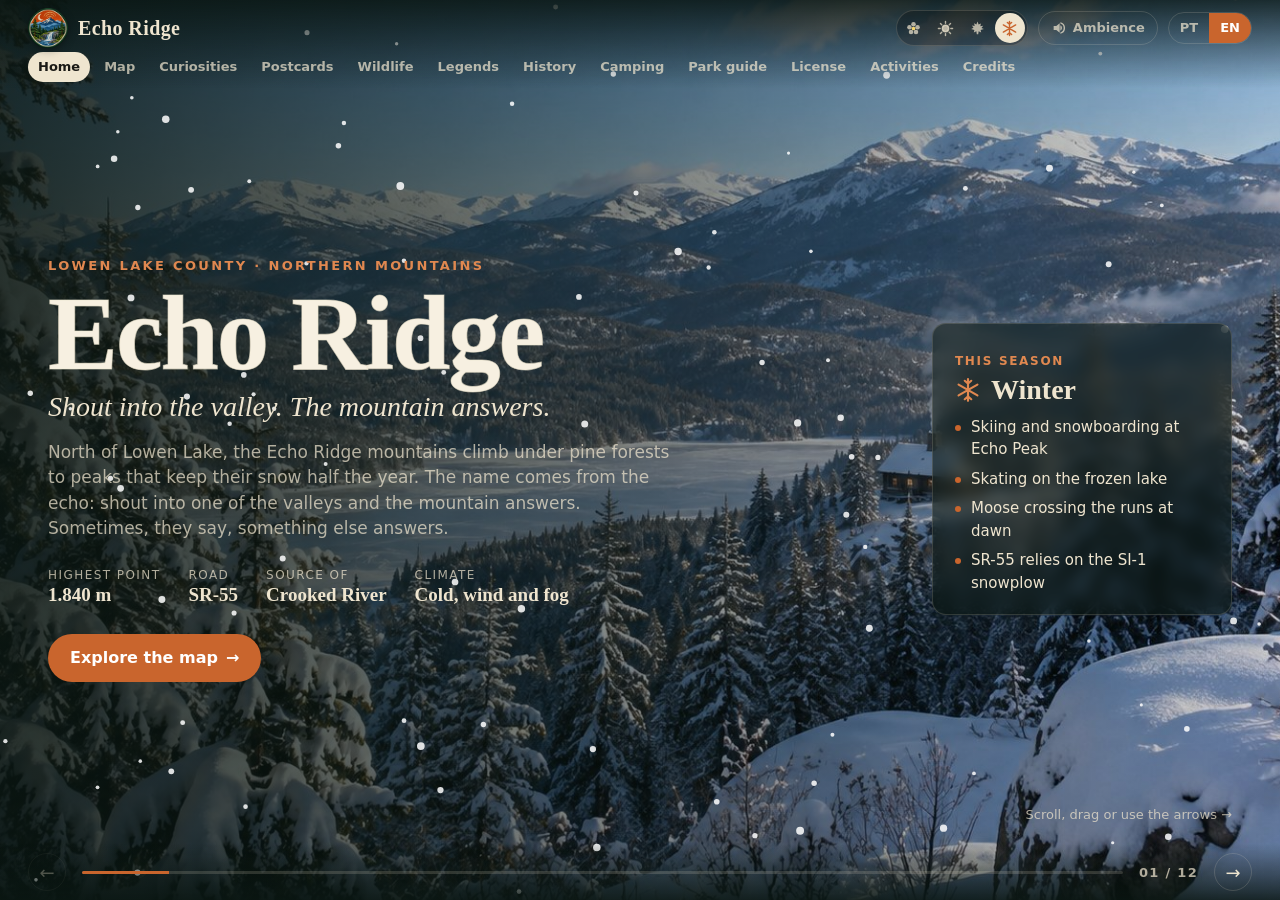
==== commit 81a1f057: "Echo Ridge: painel de licenca de pesca e caca" ====
--- a/echo-ridge/index.html
+++ b/echo-ridge/index.html
@@ -9,7 +9,7 @@
 <link rel="preconnect" href="https://fonts.googleapis.com">
 <link rel="preconnect" href="https://fonts.gstatic.com" crossorigin>
 <link href="https://fonts.googleapis.com/css2?family=Fraunces:ital,opsz,wght@0,9..144,400;0,9..144,600;0,9..144,800;1,9..144,400&family=Source+Sans+3:wght@400;600;700&family=Caveat:wght@500;700&display=swap" rel="stylesheet">
-<link rel="stylesheet" href="css/estilo.css?v=6">
+<link rel="stylesheet" href="css/estilo.css?v=8">
 </head>
 <body>
 
@@ -149,6 +149,12 @@
       <div class="guia-conteudo" id="guiaConteudo"></div>
     </section>
 
+    <!-- LICENÇA DE PESCA E CAÇA (gerador: js/licenca.js) -->
+    <section class="painel p-licenca" id="licenca" data-nome="licenca">
+      <div class="painel-cabeca"><p class="numero"></p><h2 data-ui="licenca"></h2><p class="painel-sub" data-ui="licencaSub"></p></div>
+      <div class="licenca-area" id="licencaArea"></div>
+    </section>
+
     <!-- ATIVIDADES -->
     <section class="painel p-atividades" id="atividades" data-nome="atividades">
       <div class="painel-cabeca"><p class="numero"></p><h2 data-ui="atividades"></h2><p class="painel-sub" data-ui="atividadesSub"></p></div>
@@ -199,8 +205,9 @@
   </div>
 </div>
 
-<script src="js/dados.js?v=6"></script>
-<script src="js/creditos-sons.js?v=6"></script>
-<script src="js/app.js?v=6"></script>
+<script src="js/dados.js?v=8"></script>
+<script src="js/creditos-sons.js?v=8"></script>
+<script src="js/app.js?v=8"></script>
+<script src="js/licenca.js?v=8"></script>
 </body>
 </html>
--- a/echo-ridge/css/estilo.css
+++ b/echo-ridge/css/estilo.css
@@ -643,3 +643,47 @@
 }
 .camp-regras-foto { aspect-ratio: 16 / 9; border-radius: 10px; overflow: hidden; margin-bottom: 12px; cursor: zoom-in; }
 .camp-regras-foto img { width: 100%; height: 100%; object-fit: cover; }
+
+/* ---------- gerador de licença ---------- */
+.licenca-area { flex: 1; min-height: 0; display: grid; grid-template-columns: 360px minmax(0, 1fr); gap: 26px; }
+.licenca-form { display: grid; gap: 10px; align-content: start; padding-right: 8px; }
+.licenca-form label { display: grid; gap: 4px; font-size: 12.5px; font-weight: 700; color: var(--nevoa); }
+.licenca-form input:not([type=checkbox]):not([type=range]):not([type=file]), .licenca-form select {
+  font: 15px var(--corpo); padding: 7px 10px; border-radius: 8px; border: 1px solid var(--linha); background: rgba(247,240,225,.95); color: var(--tinta); }
+.licenca-form input[type=range] { accent-color: var(--ferrugem); }
+.licenca-form input[type=file] { font-size: 13px; color: var(--creme); }
+.licenca-form fieldset { border: 1px solid var(--linha); border-radius: 10px; padding: 8px 12px 10px; display: grid; gap: 6px; }
+.licenca-form legend { font: 800 15px var(--display); padding: 0 6px; color: var(--creme); }
+.lic-linha { display: grid; grid-template-columns: 1fr 1fr; gap: 10px; }
+.lic-check { display: flex !important; align-items: center; gap: 8px; font-size: 14px !important; color: var(--creme) !important; font-weight: 600 !important; }
+.lic-check input { width: 17px; height: 17px; accent-color: var(--ferrugem); }
+.lic-tipos { display: flex; gap: 6px; }
+.lic-tipos button { flex: 1; padding: 9px; border-radius: 10px; border: 1px solid var(--linha); font-weight: 800; color: var(--nevoa); }
+.lic-tipos button.ativo { background: var(--creme); color: var(--tinta); }
+.lic-tipos button[data-tipo="caca"].ativo { background: #e2742d; color: #fff; border-color: #e2742d; }
+.miudo { font-size: 12px; color: var(--nevoa); }
+.lic-aviso { font-size: 12px; color: #f0a48a; font-style: italic; }
+.licenca-preview { display: flex; flex-direction: column; gap: 12px; min-height: 0; justify-content: center; }
+.lic-cartoes { display: grid; grid-template-columns: 1fr 1fr; gap: 18px; }
+.lic-cartoes figure { display: grid; gap: 6px; }
+.lic-cartoes canvas { width: 100%; height: auto; border-radius: 14px; box-shadow: 0 14px 30px rgba(0,0,0,.45); background: #ddd; }
+.lic-cartoes figcaption { font-size: 12px; font-weight: 700; color: var(--nevoa); text-transform: uppercase; letter-spacing: .12em; text-align: center; }
+.lic-botoes { display: flex; flex-wrap: wrap; gap: 10px; }
+.botao-linha { background: transparent; border: 1px solid var(--creme); color: var(--creme); }
+.botao-linha:hover { background: rgba(255,255,255,.08); }
+.caca-licenca { grid-column: 1 / -1; justify-self: start; }
+#licImpressao { display: none; }
+@media (max-width: 1100px) { .licenca-area { grid-template-columns: 300px minmax(0, 1fr); } .lic-cartoes { grid-template-columns: 1fr; max-width: 520px; } }
+@media (max-width: 820px) { .licenca-area { display: flex; flex-direction: column; overflow-y: auto; } .licenca-form { overflow: visible; } }
+
+/* impressão: só os dois cartões, em tamanho real (CR80 = 85,6 × 54 mm), com linha de corte */
+@media print {
+  @page { margin: 12mm; }
+  html, body { height: auto !important; overflow: visible !important; background: #fff !important; }
+  body > *:not(#licImpressao) { display: none !important; }
+  #licImpressao { display: flex !important; gap: 8mm; flex-wrap: wrap; }
+  #licImpressao img { width: 85.6mm; height: 53.98mm; outline: .3mm dashed #888; outline-offset: 1mm; }
+}
+.licenca-form > *, .lic-linha > label, .licenca-form label { min-width: 0; }
+.licenca-form input:not([type=checkbox]):not([type=range]), .licenca-form select { width: 100%; min-width: 0; }
+.licenca-form input[type=file] { max-width: 100%; }
